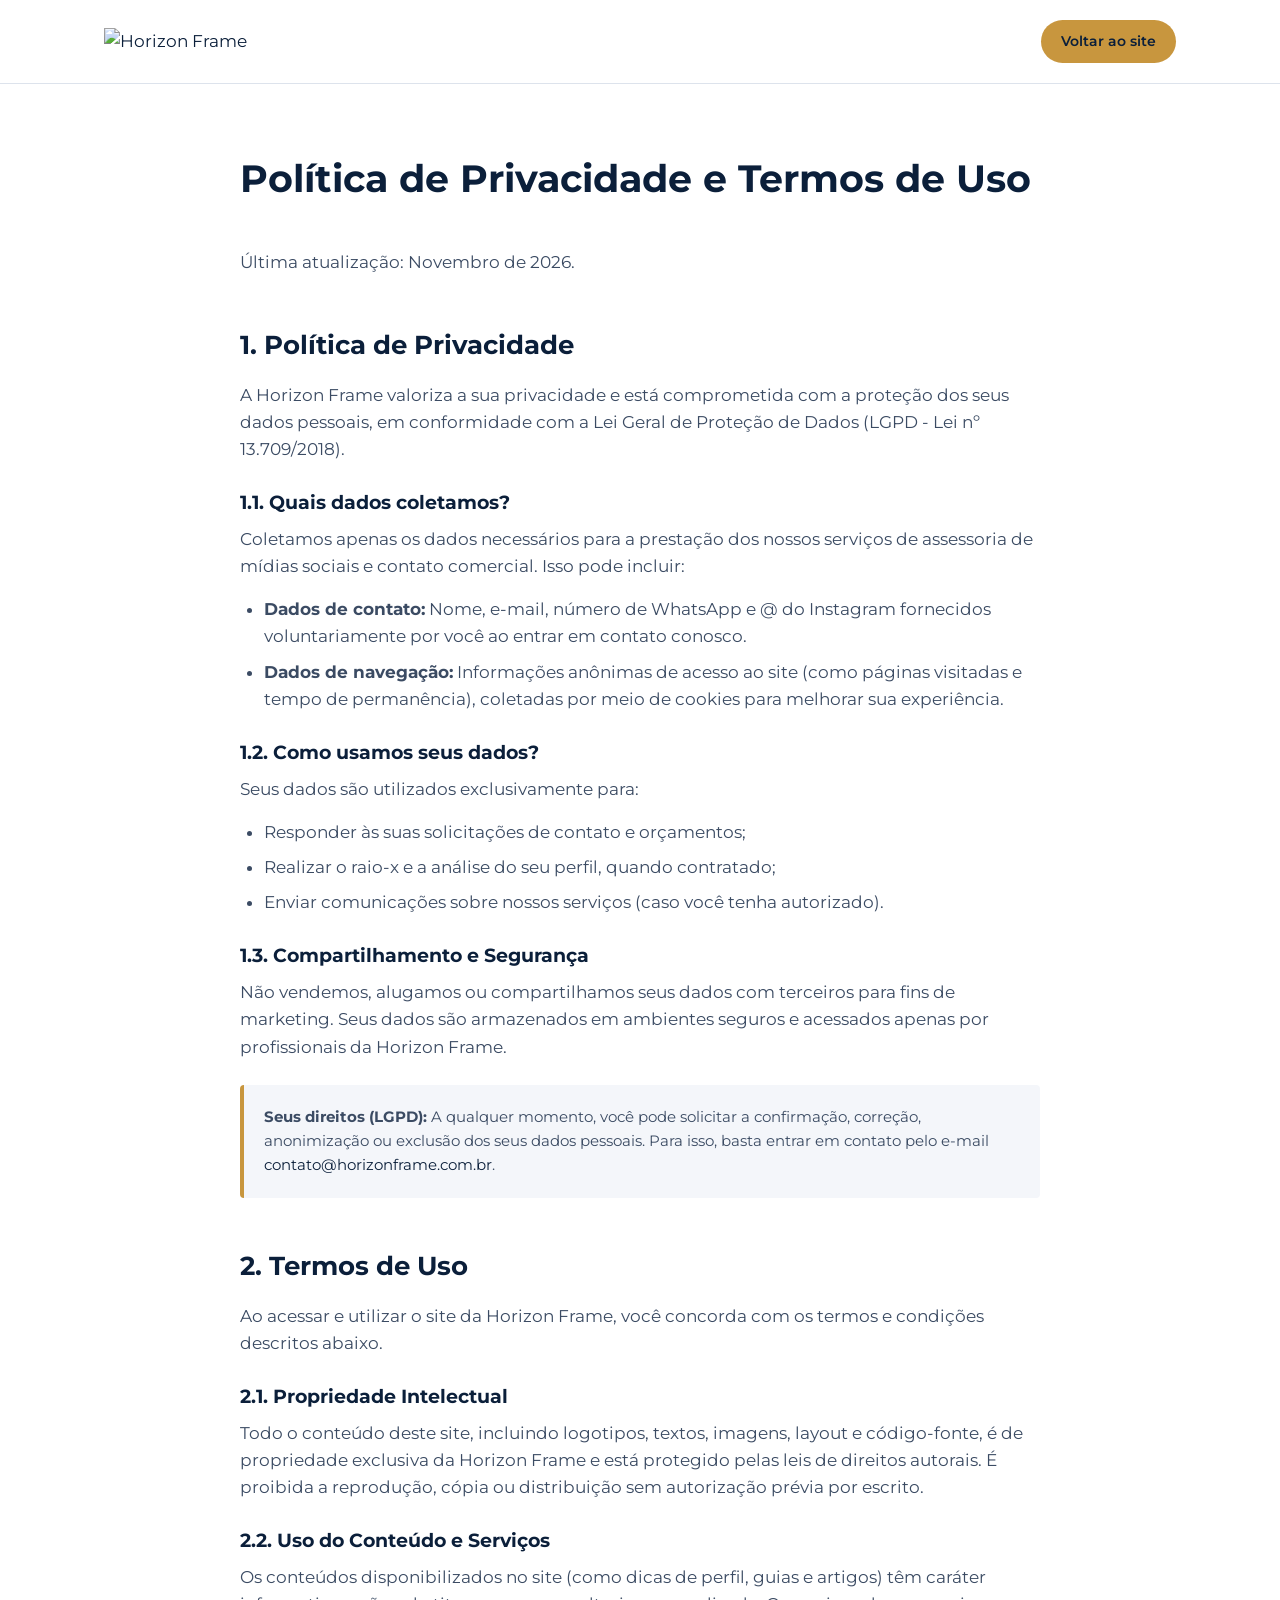
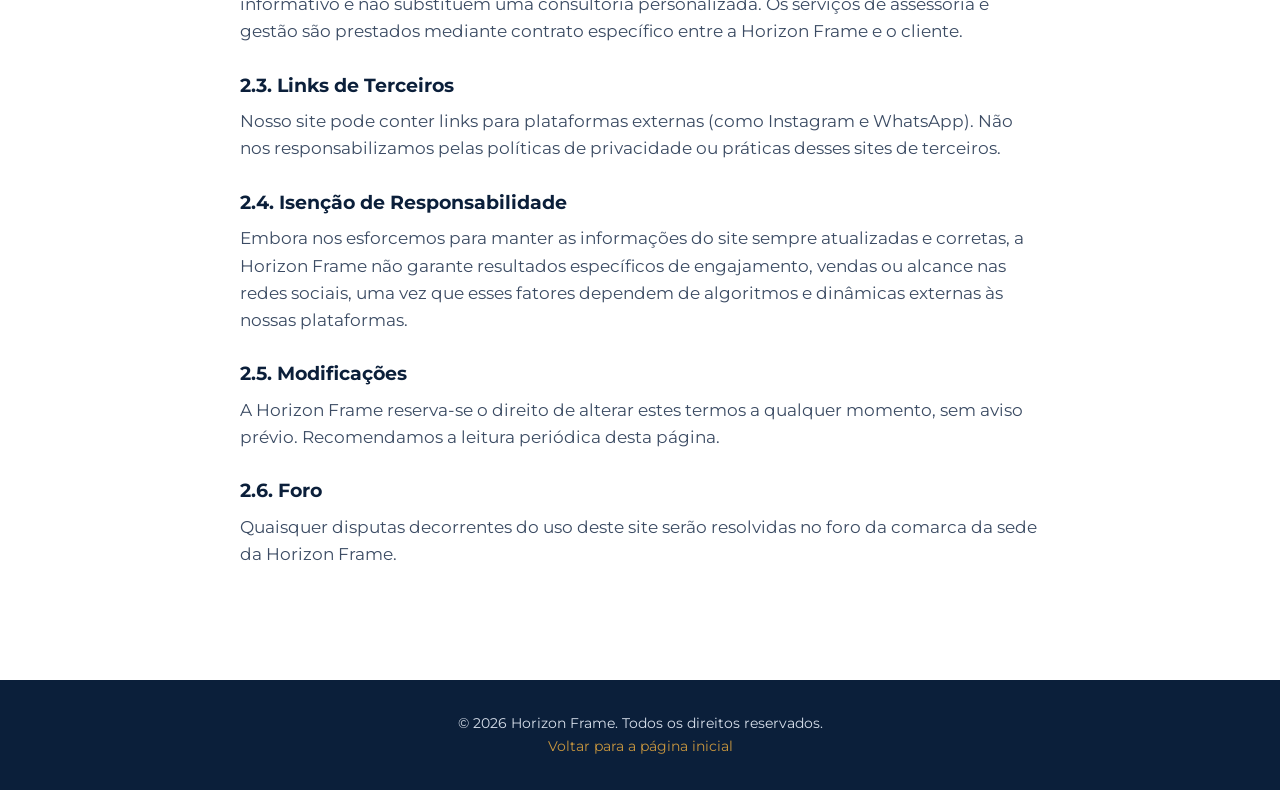
==== politica.html @ 99f4f617 "Create politica.html" ====
<!DOCTYPE html>
<html lang="pt-BR">
<head>
  <meta charset="UTF-8" />
  <meta name="viewport" content="width=device-width, initial-scale=1.0" />
  <title>Política de Privacidade e Termos | Horizon Frame</title>
  <link rel="icon" type="image/png" href="simbolo-claro.png" />
  <link rel="preconnect" href="https://fonts.googleapis.com" />
  <link rel="preconnect" href="https://fonts.gstatic.com" crossorigin />
  <link href="https://fonts.googleapis.com/css2?family=Montserrat:wght@400;500;600;700;800&display=swap" rel="stylesheet" />
  <style>
    /* Mesmos tokens da marca */
    :root {
      --navy: #0B1F3A; --gold: #C8963E; --gold-dark: #9A6E1F;
      --white: #FFFFFF; --bg-light: #F4F6FA; --text-sec: #3B4B63;
      --text-on-navy: #D6DEEA; --line: #DDE3EC;
      --font: 'Montserrat', system-ui, sans-serif;
    }
    * { margin: 0; padding: 0; box-sizing: border-box; }
    body { font-family: var(--font); font-weight: 400; font-size: 17px; line-height: 1.6; color: var(--text-sec); background: var(--white); }
    a { text-decoration: none; color: var(--navy); }
    
    /* Header Simplificado */
    .header { background: var(--white); border-bottom: 1px solid var(--line); padding: 20px 0; }
    .container { max-width: 800px; margin: 0 auto; padding: 0 24px; }
    .header .container { max-width: 1120px; display: flex; justify-content: space-between; align-items: center; }
    .logo img { height: 40px; }
    .btn { background: var(--gold); color: var(--navy); padding: 10px 20px; border-radius: 999px; font-weight: 600; font-size: 0.9rem; }

    /* Conteúdo de Texto */
    .legal-content { padding: 64px 0 96px; }
    .legal-content h1 { color: var(--navy); font-size: 2.4rem; margin-bottom: 40px; }
    .legal-content h2 { color: var(--navy); font-size: 1.6rem; margin-top: 48px; margin-bottom: 16px; }
    .legal-content h3 { color: var(--navy); font-size: 1.2rem; margin-top: 24px; margin-bottom: 8px; }
    .legal-content p { margin-bottom: 16px; }
    .legal-content ul { margin-bottom: 16px; padding-left: 24px; }
    .legal-content li { margin-bottom: 8px; }
    .legal-content .highlight { background: var(--bg-light); padding: 20px; border-left: 4px solid var(--gold); border-radius: 4px; margin: 24px 0; font-size: 0.95rem; }

    /* Footer Simplificado */
    .footer { background: var(--navy); color: var(--text-on-navy); padding: 32px 0; text-align: center; font-size: 0.9rem; }
    .footer a { color: var(--gold); }
  </style>
</head>
<body>

  <header class="header">
    <div class="container">
      <a href="index.html" class="logo"><img src="logo-horizontal.png" alt="Horizon Frame" /></a>
      <a href="index.html" class="btn">Voltar ao site</a>
    </div>
  </header>

  <main class="container legal-content">
    <h1>Política de Privacidade e Termos de Uso</h1>
    <p>Última atualização: Novembro de 2026.</p>

    <!-- SEÇÃO 1: POLÍTICA DE PRIVACIDADE -->
    <h2 id="privacidade">1. Política de Privacidade</h2>
    <p>A Horizon Frame valoriza a sua privacidade e está comprometida com a proteção dos seus dados pessoais, em conformidade com a Lei Geral de Proteção de Dados (LGPD - Lei nº 13.709/2018).</p>

    <h3>1.1. Quais dados coletamos?</h3>
    <p>Coletamos apenas os dados necessários para a prestação dos nossos serviços de assessoria de mídias sociais e contato comercial. Isso pode incluir:</p>
    <ul>
      <li><strong>Dados de contato:</strong> Nome, e-mail, número de WhatsApp e @ do Instagram fornecidos voluntariamente por você ao entrar em contato conosco.</li>
      <li><strong>Dados de navegação:</strong> Informações anônimas de acesso ao site (como páginas visitadas e tempo de permanência), coletadas por meio de cookies para melhorar sua experiência.</li>
    </ul>

    <h3>1.2. Como usamos seus dados?</h3>
    <p>Seus dados são utilizados exclusivamente para:</p>
    <ul>
      <li>Responder às suas solicitações de contato e orçamentos;</li>
      <li>Realizar o raio-x e a análise do seu perfil, quando contratado;</li>
      <li>Enviar comunicações sobre nossos serviços (caso você tenha autorizado).</li>
    </ul>

    <h3>1.3. Compartilhamento e Segurança</h3>
    <p>Não vendemos, alugamos ou compartilhamos seus dados com terceiros para fins de marketing. Seus dados são armazenados em ambientes seguros e acessados apenas por profissionais da Horizon Frame.</p>

    <div class="highlight">
      <strong>Seus direitos (LGPD):</strong> A qualquer momento, você pode solicitar a confirmação, correção, anonimização ou exclusão dos seus dados pessoais. Para isso, basta entrar em contato pelo e-mail <a href="mailto:contato@horizonframe.com.br">contato@horizonframe.com.br</a>.
    </div>

    <!-- SEÇÃO 2: TERMOS DE USO -->
    <h2 id="termos">2. Termos de Uso</h2>
    <p>Ao acessar e utilizar o site da Horizon Frame, você concorda com os termos e condições descritos abaixo.</p>

    <h3>2.1. Propriedade Intelectual</h3>
    <p>Todo o conteúdo deste site, incluindo logotipos, textos, imagens, layout e código-fonte, é de propriedade exclusiva da Horizon Frame e está protegido pelas leis de direitos autorais. É proibida a reprodução, cópia ou distribuição sem autorização prévia por escrito.</p>

    <h3>2.2. Uso do Conteúdo e Serviços</h3>
    <p>Os conteúdos disponibilizados no site (como dicas de perfil, guias e artigos) têm caráter informativo e não substituem uma consultoria personalizada. Os serviços de assessoria e gestão são prestados mediante contrato específico entre a Horizon Frame e o cliente.</p>

    <h3>2.3. Links de Terceiros</h3>
    <p>Nosso site pode conter links para plataformas externas (como Instagram e WhatsApp). Não nos responsabilizamos pelas políticas de privacidade ou práticas desses sites de terceiros.</p>

    <h3>2.4. Isenção de Responsabilidade</h3>
    <p>Embora nos esforcemos para manter as informações do site sempre atualizadas e corretas, a Horizon Frame não garante resultados específicos de engajamento, vendas ou alcance nas redes sociais, uma vez que esses fatores dependem de algoritmos e dinâmicas externas às nossas plataformas.</p>

    <h3>2.5. Modificações</h3>
    <p>A Horizon Frame reserva-se o direito de alterar estes termos a qualquer momento, sem aviso prévio. Recomendamos a leitura periódica desta página.</p>

    <h3>2.6. Foro</h3>
    <p>Quaisquer disputas decorrentes do uso deste site serão resolvidas no foro da comarca da sede da Horizon Frame.</p>

  </main>

  <footer class="footer">
    <div class="container">
      <p>© 2026 Horizon Frame. Todos os direitos reservados.</p>
      <p><a href="index.html">Voltar para a página inicial</a></p>
    </div>
  </footer>

</body>
</html>
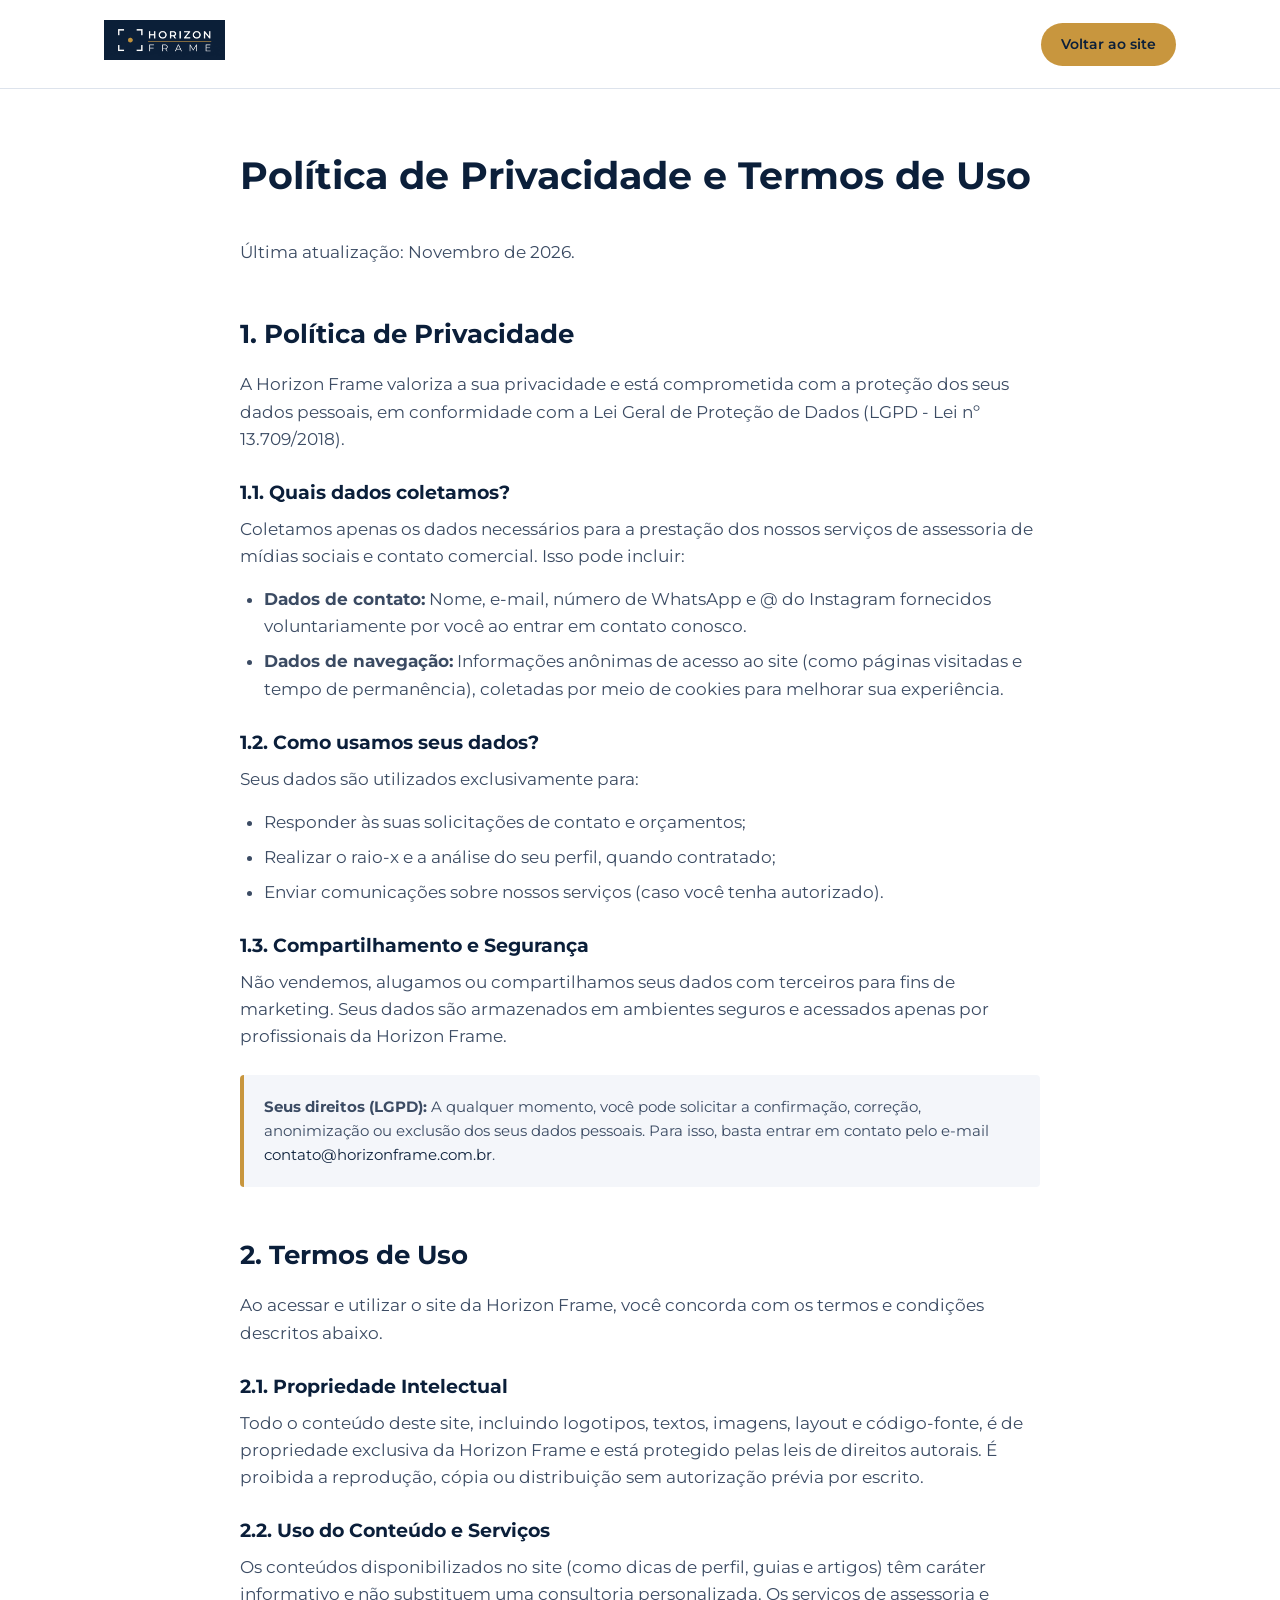
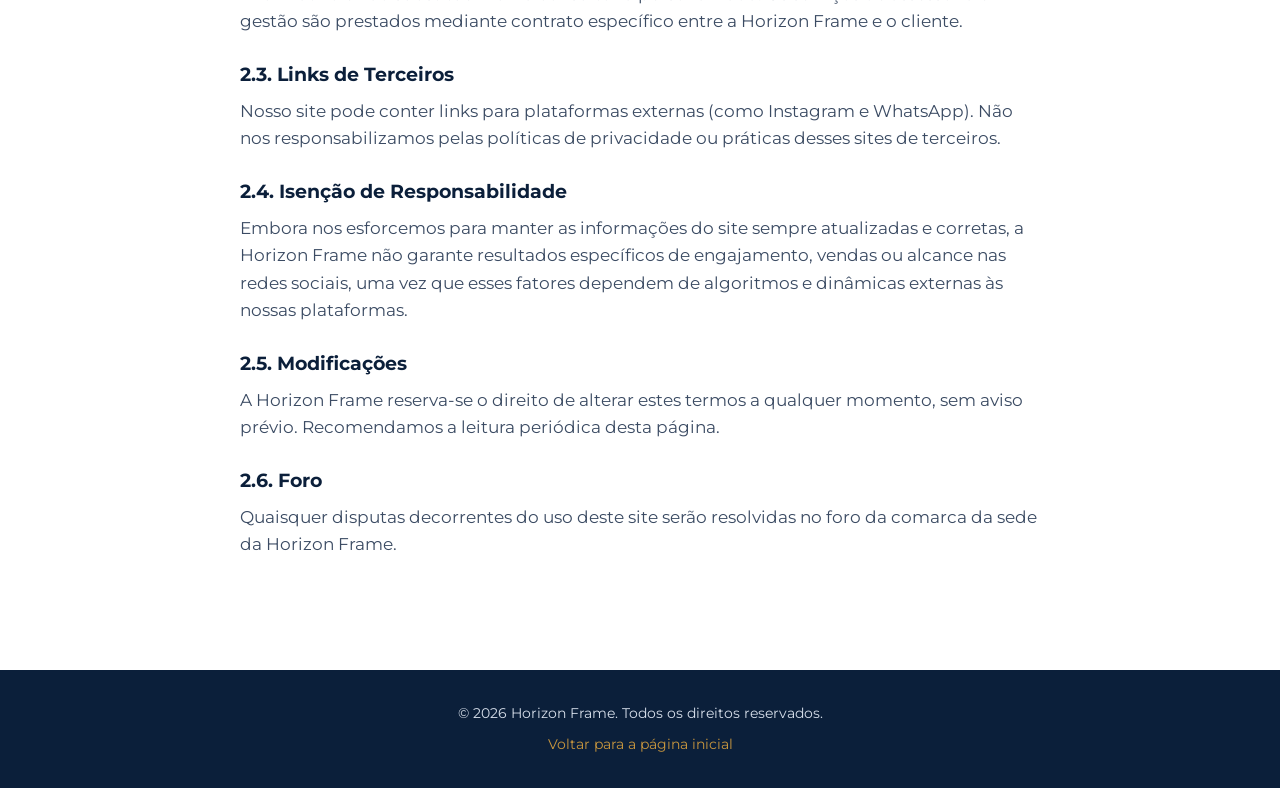
==== commit 11058068: "Update privacy policy page with new meta and logo" ====
--- a/politica.html
+++ b/politica.html
@@ -4,10 +4,16 @@
   <meta charset="UTF-8" />
   <meta name="viewport" content="width=device-width, initial-scale=1.0" />
   <title>Política de Privacidade e Termos | Horizon Frame</title>
+  <meta name="description" content="Política de Privacidade e Termos de Uso da Horizon Frame." />
+
+  <!-- Favicon -->
   <link rel="icon" type="image/png" href="simbolo-claro.png" />
+
+  <!-- Fontes -->
   <link rel="preconnect" href="https://fonts.googleapis.com" />
   <link rel="preconnect" href="https://fonts.gstatic.com" crossorigin />
   <link href="https://fonts.googleapis.com/css2?family=Montserrat:wght@400;500;600;700;800&display=swap" rel="stylesheet" />
+
   <style>
     /* Mesmos tokens da marca */
     :root {
@@ -20,16 +26,24 @@
     body { font-family: var(--font); font-weight: 400; font-size: 17px; line-height: 1.6; color: var(--text-sec); background: var(--white); }
     a { text-decoration: none; color: var(--navy); }
     
-    /* Header Simplificado */
+    .container { max-width: 800px; margin: 0 auto; padding: 0 24px; }
+    
+    /* Header (Padronizado) */
     .header { background: var(--white); border-bottom: 1px solid var(--line); padding: 20px 0; }
-    .container { max-width: 800px; margin: 0 auto; padding: 0 24px; }
     .header .container { max-width: 1120px; display: flex; justify-content: space-between; align-items: center; }
-    .logo img { height: 40px; }
-    .btn { background: var(--gold); color: var(--navy); padding: 10px 20px; border-radius: 999px; font-weight: 600; font-size: 0.9rem; }
+    
+    .logo img { 
+      height: 40px; 
+      width: auto;
+      object-fit: contain;
+    }
+    
+    .btn { background: var(--gold); color: var(--navy); padding: 10px 20px; border-radius: 999px; font-weight: 600; font-size: 0.9rem; transition: 0.2s; }
+    .btn:hover { background: #d9a852; transform: translateY(-1px); }
 
     /* Conteúdo de Texto */
     .legal-content { padding: 64px 0 96px; }
-    .legal-content h1 { color: var(--navy); font-size: 2.4rem; margin-bottom: 40px; }
+    .legal-content h1 { color: var(--navy); font-size: 2.4rem; margin-bottom: 40px; line-height: 1.2; }
     .legal-content h2 { color: var(--navy); font-size: 1.6rem; margin-top: 48px; margin-bottom: 16px; }
     .legal-content h3 { color: var(--navy); font-size: 1.2rem; margin-top: 24px; margin-bottom: 8px; }
     .legal-content p { margin-bottom: 16px; }
@@ -37,16 +51,19 @@
     .legal-content li { margin-bottom: 8px; }
     .legal-content .highlight { background: var(--bg-light); padding: 20px; border-left: 4px solid var(--gold); border-radius: 4px; margin: 24px 0; font-size: 0.95rem; }
 
-    /* Footer Simplificado */
+    /* Footer (Padronizado) */
     .footer { background: var(--navy); color: var(--text-on-navy); padding: 32px 0; text-align: center; font-size: 0.9rem; }
-    .footer a { color: var(--gold); }
+    .footer a { color: var(--gold); transition: color 0.2s; }
+    .footer a:hover { color: var(--white); }
   </style>
 </head>
 <body>
 
+  <!-- HEADER -->
   <header class="header">
     <div class="container">
-      <a href="index.html" class="logo"><img src="logo-horizontal.png" alt="Horizon Frame" /></a>
+      <!-- AQUI A LOGO CORRIGIDA -->
+      <a href="index.html" class="logo"><img src="logo-horizontal.jpg" alt="Horizon Frame" /></a>
       <a href="index.html" class="btn">Voltar ao site</a>
     </div>
   </header>
@@ -105,10 +122,11 @@
 
   </main>
 
+  <!-- FOOTER -->
   <footer class="footer">
     <div class="container">
       <p>© 2026 Horizon Frame. Todos os direitos reservados.</p>
-      <p><a href="index.html">Voltar para a página inicial</a></p>
+      <p style="margin-top: 8px;"><a href="index.html">Voltar para a página inicial</a></p>
     </div>
   </footer>
 
